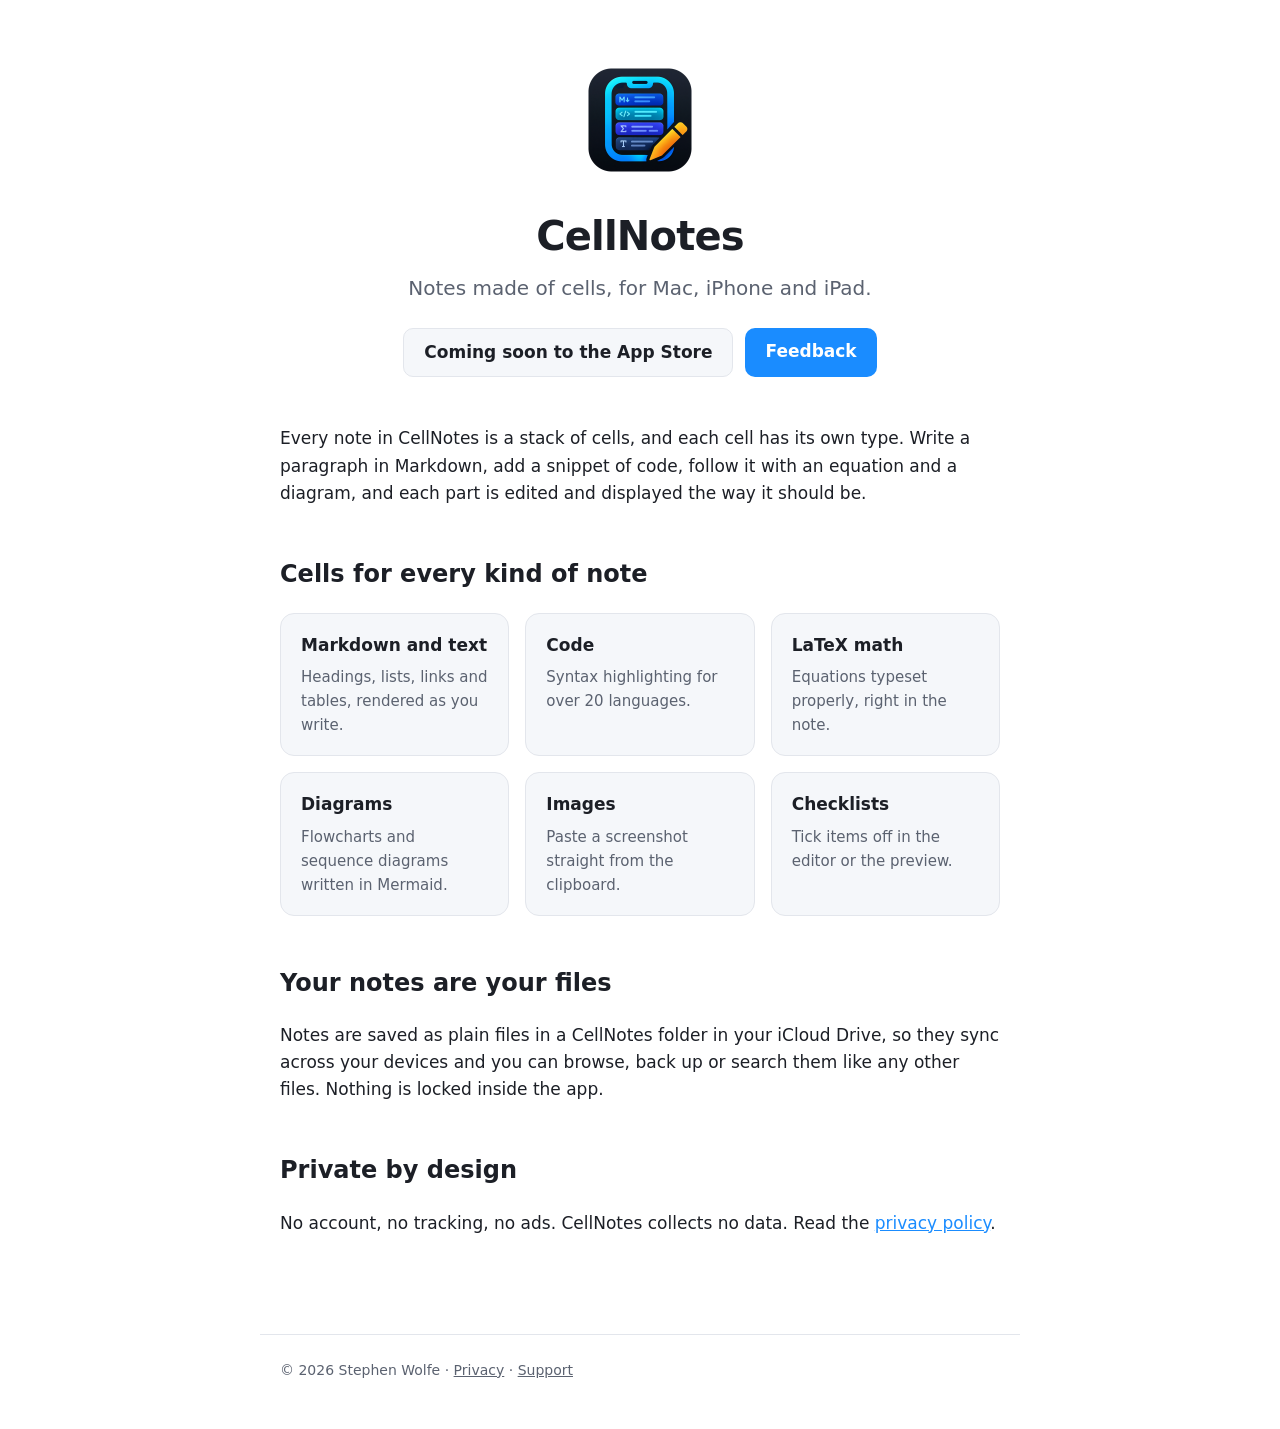
==== site/index.html @ 2aaa0e9f "Add privacy policy" ====
<!doctype html>
<html lang="en">
<head>
  <meta charset="utf-8">
  <meta name="viewport" content="width=device-width, initial-scale=1">
  <title>CellNotes: notes made of cells</title>
  <meta name="description" content="CellNotes is a note app for Mac, iPhone and iPad where every note is a stack of cells: Markdown, code, LaTeX math, diagrams, images and checklists.">
  <link rel="icon" href="icon.png">
  <link rel="apple-touch-icon" href="icon.png">
  <link rel="stylesheet" href="style.css">
</head>
<body>
<main>
  <header class="hero">
    <img src="icon.png" alt="CellNotes icon">
    <h1>CellNotes</h1>
    <p>Notes made of cells, for Mac, iPhone and iPad.</p>
    <div class="buttons">
      <span class="button secondary">Coming soon to the App Store</span>
      <a class="button" href="https://github.com/stephenwolfe1/cellnotes/issues">Feedback</a>
    </div>
  </header>

  <p>Every note in CellNotes is a stack of cells, and each cell has its own type. Write a paragraph in Markdown, add a snippet of code, follow it with an equation and a diagram, and each part is edited and displayed the way it should be.</p>

  <h2>Cells for every kind of note</h2>
  <div class="grid">
    <div class="card"><h3>Markdown and text</h3><p>Headings, lists, links and tables, rendered as you write.</p></div>
    <div class="card"><h3>Code</h3><p>Syntax highlighting for over 20 languages.</p></div>
    <div class="card"><h3>LaTeX math</h3><p>Equations typeset properly, right in the note.</p></div>
    <div class="card"><h3>Diagrams</h3><p>Flowcharts and sequence diagrams written in Mermaid.</p></div>
    <div class="card"><h3>Images</h3><p>Paste a screenshot straight from the clipboard.</p></div>
    <div class="card"><h3>Checklists</h3><p>Tick items off in the editor or the preview.</p></div>
  </div>

  <h2>Your notes are your files</h2>
  <p>Notes are saved as plain files in a CellNotes folder in your iCloud Drive, so they sync across your devices and you can browse, back up or search them like any other files. Nothing is locked inside the app.</p>

  <h2>Private by design</h2>
  <p>No account, no tracking, no ads. CellNotes collects no data. Read the <a href="privacy">privacy policy</a>.</p>
</main>
<footer>
  &copy; 2026 Stephen Wolfe &middot; <a href="privacy">Privacy</a> &middot; <a href="https://github.com/stephenwolfe1/cellnotes/issues">Support</a>
</footer>
</body>
</html>
---- site/style.css ----
:root {
  color-scheme: light dark;
  --bg: #ffffff;
  --fg: #1c1f26;
  --muted: #5b6270;
  --line: #e3e6ec;
  --card: #f5f7fa;
  --accent: #1a8cff;
}
@media (prefers-color-scheme: dark) {
  :root {
    --bg: #0d1118;
    --fg: #e8ebf1;
    --muted: #9aa3b2;
    --line: #232a36;
    --card: #151b25;
    --accent: #3fb3ff;
  }
}
* { box-sizing: border-box; }
body {
  margin: 0;
  background: var(--bg);
  color: var(--fg);
  font: 17px/1.6 -apple-system, BlinkMacSystemFont, "Segoe UI", system-ui, sans-serif;
}
main { max-width: 760px; margin: 0 auto; padding: 56px 20px 80px; }
a { color: var(--accent); }
header.hero { text-align: center; margin-bottom: 48px; }
header.hero img { width: 128px; height: 128px; }
header.hero h1 { font-size: 40px; margin: 12px 0 4px; letter-spacing: -0.02em; }
header.hero p { color: var(--muted); font-size: 20px; margin: 0; }
.buttons { margin-top: 24px; display: flex; gap: 12px; justify-content: center; flex-wrap: wrap; }
.button {
  display: inline-block; padding: 10px 20px; border-radius: 10px;
  background: var(--accent); color: #fff; text-decoration: none; font-weight: 600;
}
.button.secondary { background: var(--card); color: var(--fg); border: 1px solid var(--line); }
.grid { display: grid; grid-template-columns: repeat(auto-fit, minmax(220px, 1fr)); gap: 16px; }
.card { background: var(--card); border: 1px solid var(--line); border-radius: 14px; padding: 18px 20px; }
.card h3 { margin: 0 0 6px; font-size: 17px; }
.card p { margin: 0; color: var(--muted); font-size: 15px; }
h2 { margin-top: 48px; font-size: 24px; }
.prose h1 { font-size: 32px; margin-bottom: 0; }
.prose em:first-of-type { color: var(--muted); }
footer { max-width: 760px; margin: 0 auto; padding: 24px 20px 48px; color: var(--muted); font-size: 14px; border-top: 1px solid var(--line); }
footer a { color: inherit; }
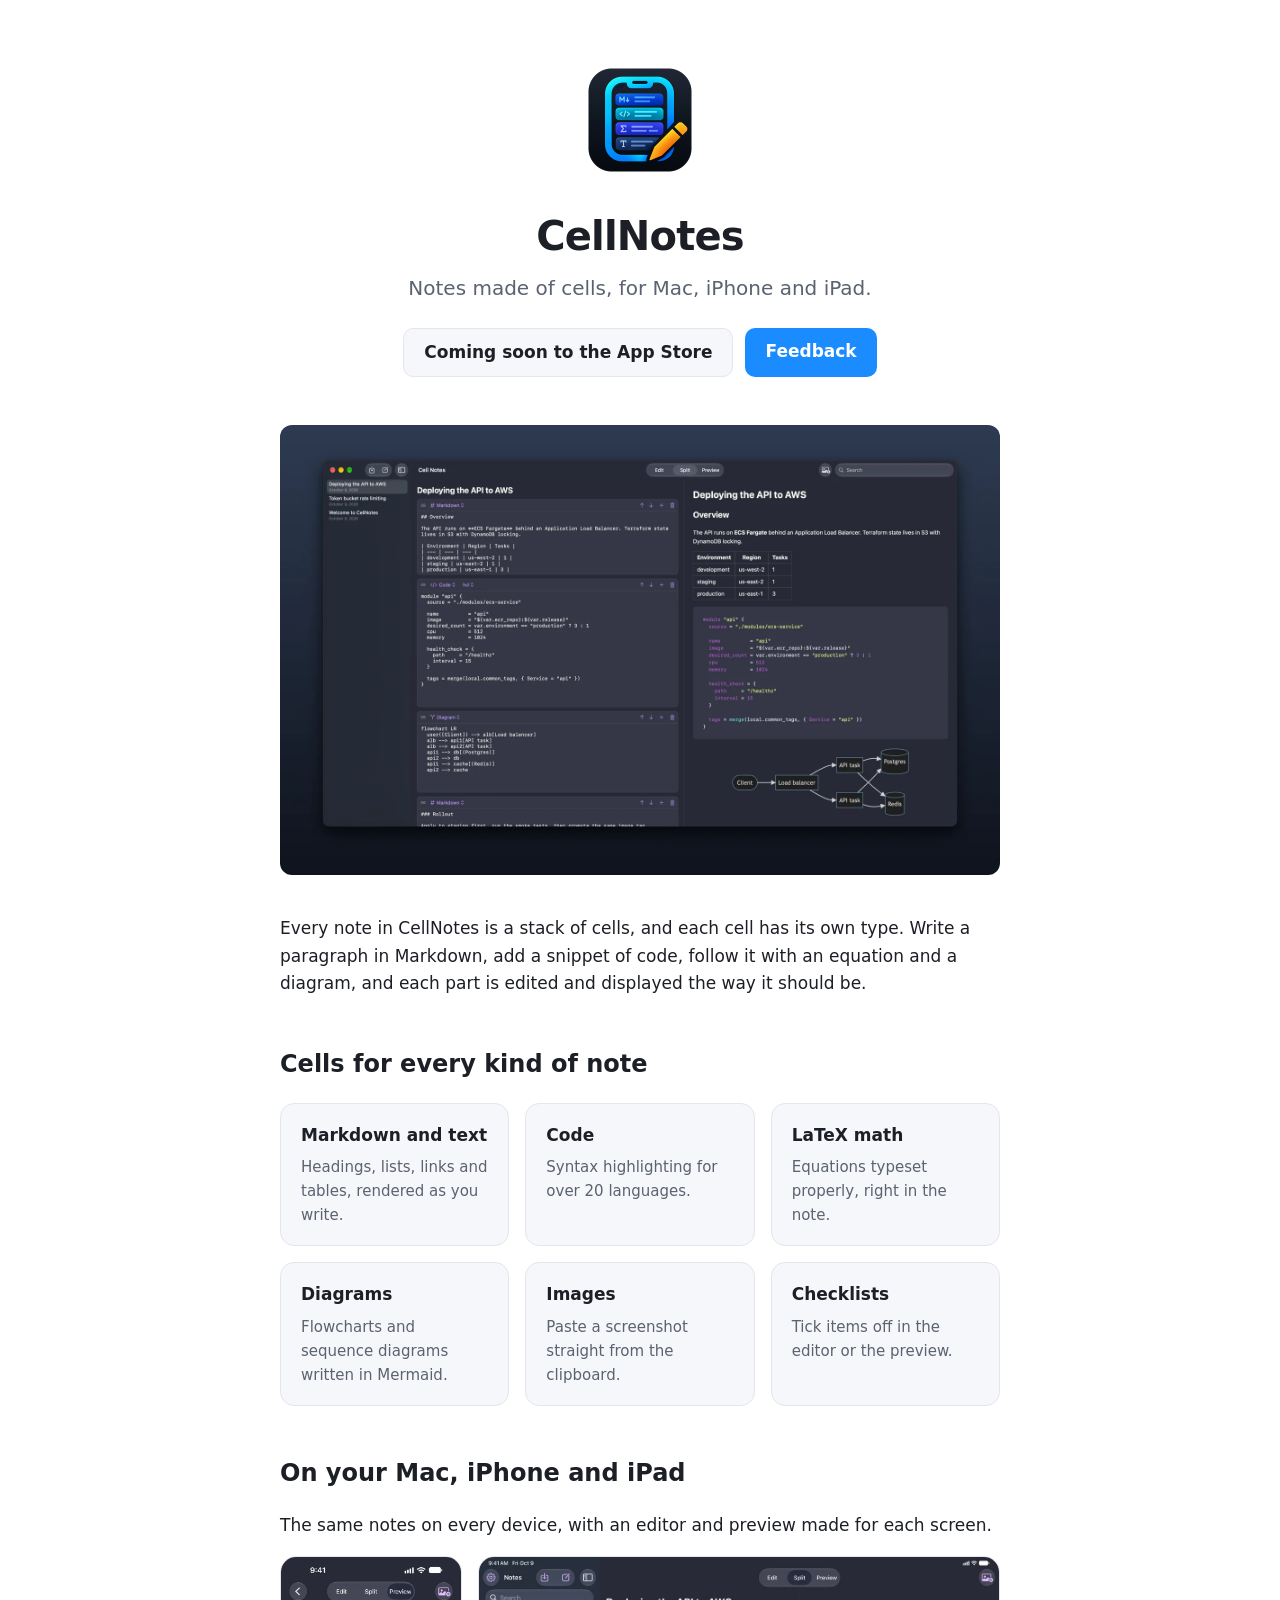
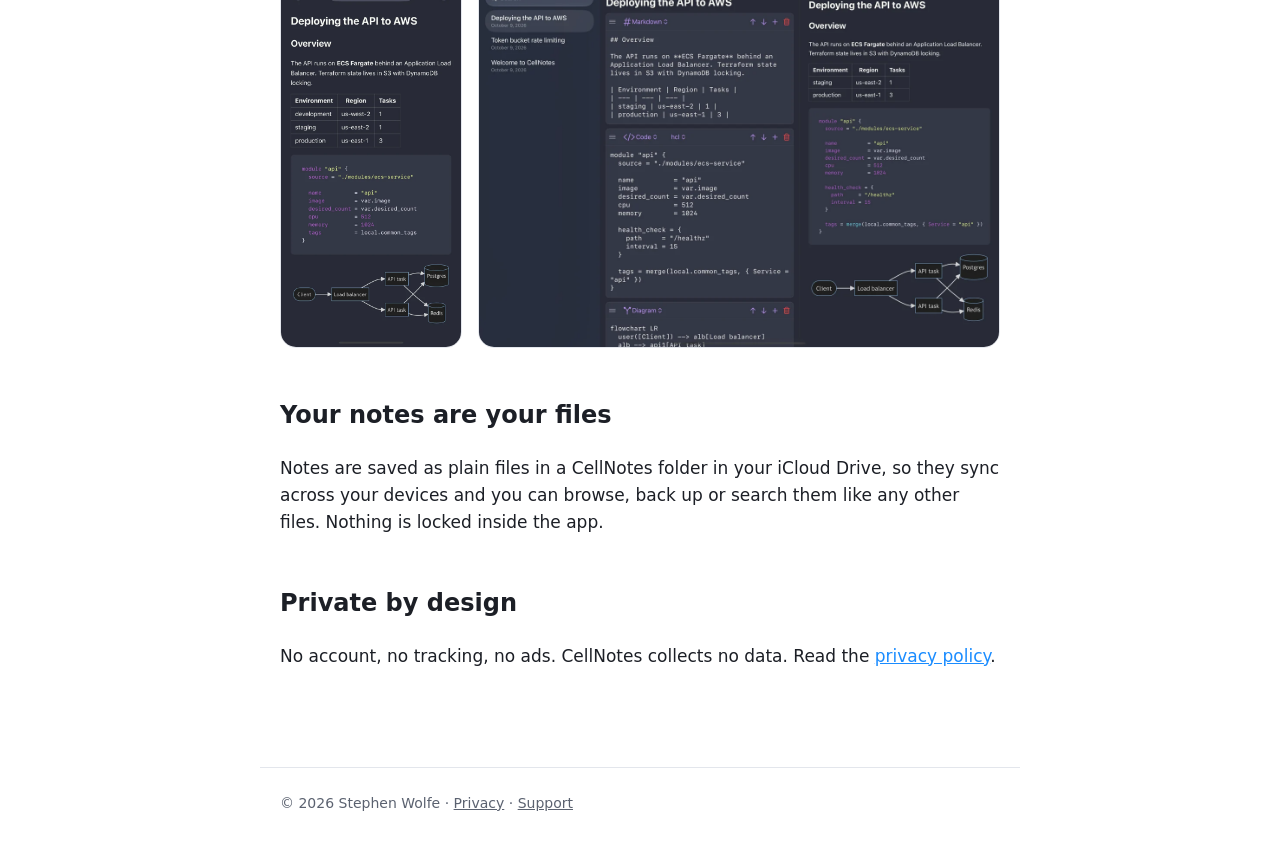
==== commit ae909f6d: "Add screenshots to README and website" ====
--- a/site/index.html
+++ b/site/index.html
@@ -21,6 +21,10 @@
     </div>
   </header>
 
+  <figure class="shot">
+    <img src="screenshots/mac.webp" width="1600" height="1000" alt="CellNotes on a Mac in Split view: Markdown, Terraform code and a diagram on the left, rendered on the right">
+  </figure>
+
   <p>Every note in CellNotes is a stack of cells, and each cell has its own type. Write a paragraph in Markdown, add a snippet of code, follow it with an equation and a diagram, and each part is edited and displayed the way it should be.</p>
 
   <h2>Cells for every kind of note</h2>
@@ -31,6 +35,13 @@
     <div class="card"><h3>Diagrams</h3><p>Flowcharts and sequence diagrams written in Mermaid.</p></div>
     <div class="card"><h3>Images</h3><p>Paste a screenshot straight from the clipboard.</p></div>
     <div class="card"><h3>Checklists</h3><p>Tick items off in the editor or the preview.</p></div>
+  </div>
+
+  <h2>On your Mac, iPhone and iPad</h2>
+  <p>The same notes on every device, with an editor and preview made for each screen.</p>
+  <div class="devices">
+    <img class="phone" src="screenshots/iphone.webp" width="600" height="1304" loading="lazy" alt="CellNotes on iPhone, previewing a note with a table, code and a diagram">
+    <img class="tablet" src="screenshots/ipad.webp" width="1200" height="900" loading="lazy" alt="CellNotes on iPad in Split view">
   </div>
 
   <h2>Your notes are your files</h2>
--- a/site/style.css
+++ b/site/style.css
@@ -45,3 +45,15 @@
 .prose em:first-of-type { color: var(--muted); }
 footer { max-width: 760px; margin: 0 auto; padding: 24px 20px 48px; color: var(--muted); font-size: 14px; border-top: 1px solid var(--line); }
 footer a { color: inherit; }
+.shot { margin: 0 0 40px; }
+.shot img { display: block; width: 100%; height: auto; border-radius: 12px; }
+/* Phone and tablet side by side at the same height (flex grows by each image's width/height ratio). */
+.devices { display: flex; gap: 16px; align-items: flex-start; }
+.devices img { display: block; min-width: 0; height: auto; border-radius: 16px; border: 1px solid var(--line); }
+.devices .phone { flex: 0.46; }
+.devices .tablet { flex: 1.333; }
+@media (max-width: 560px) {
+  .devices { flex-direction: column; align-items: center; }
+  .devices .phone { flex: none; width: 62%; }
+  .devices .tablet { flex: none; width: 100%; }
+}
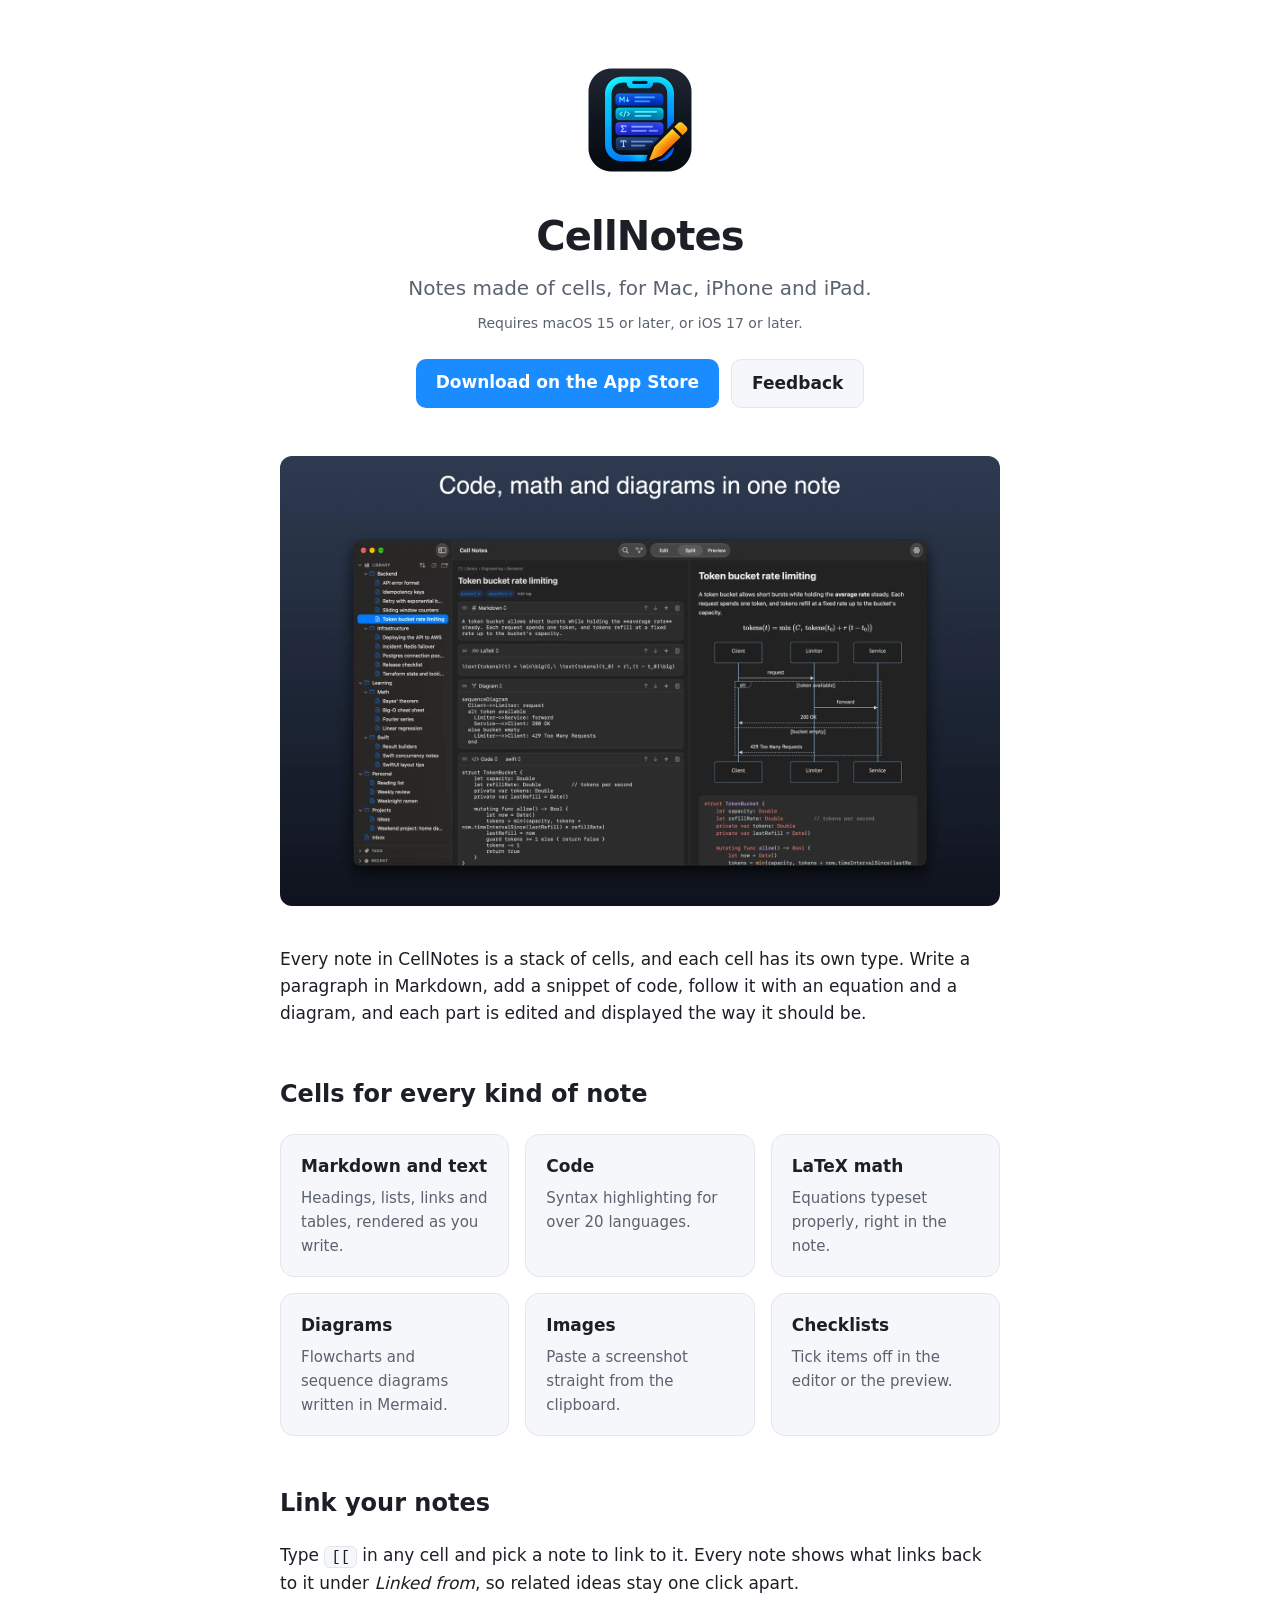
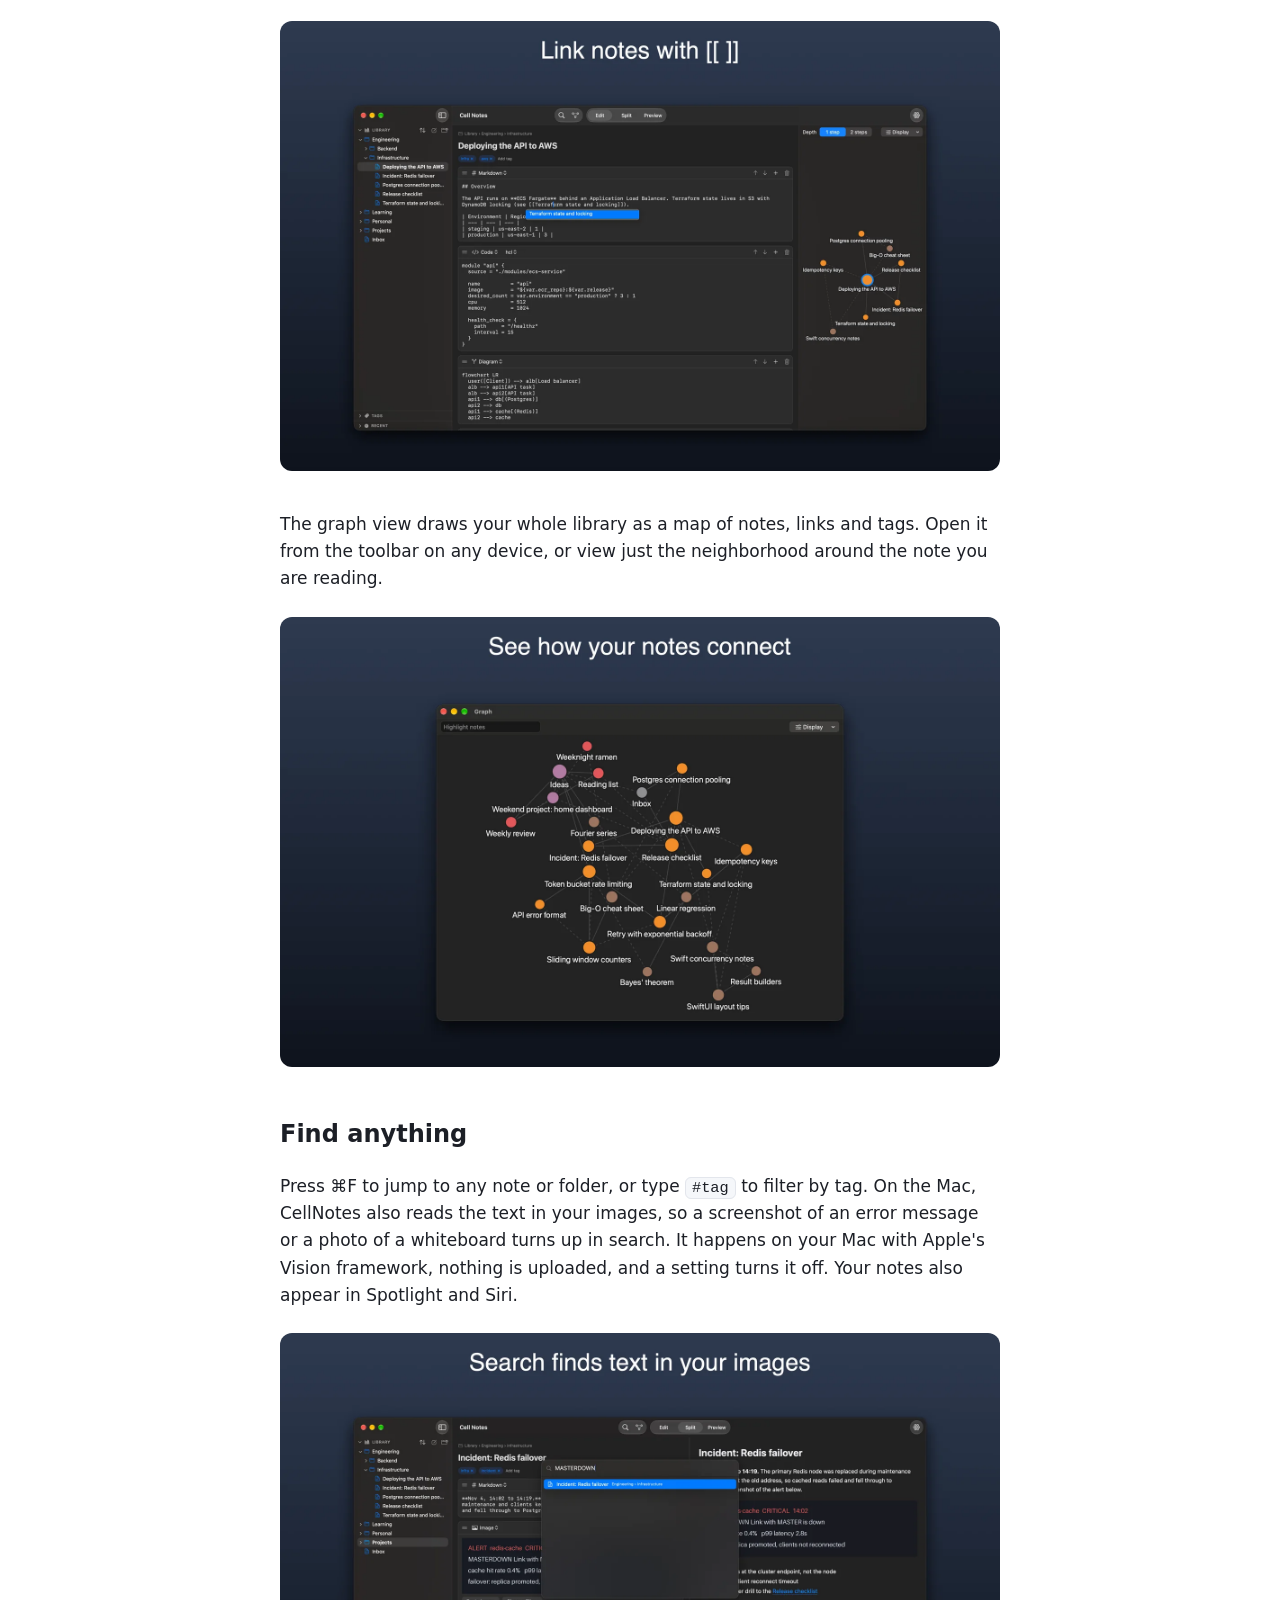
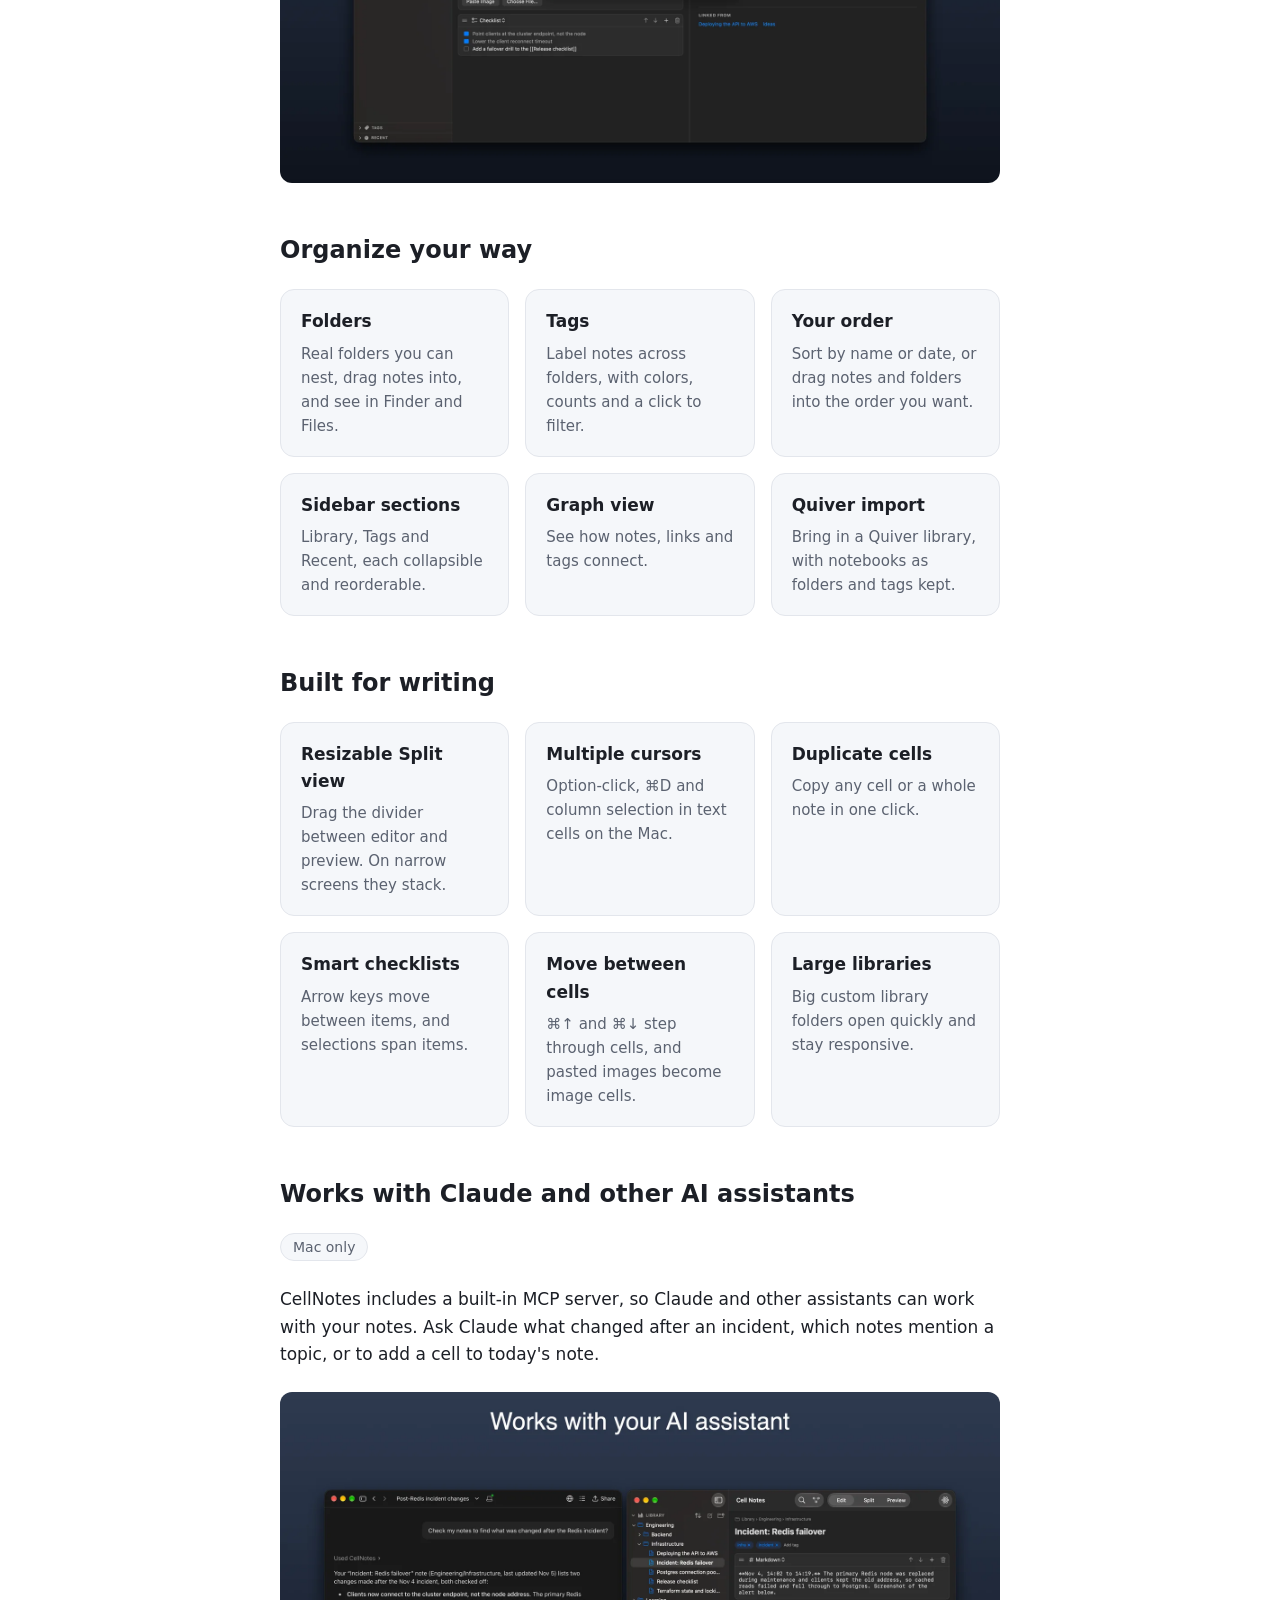
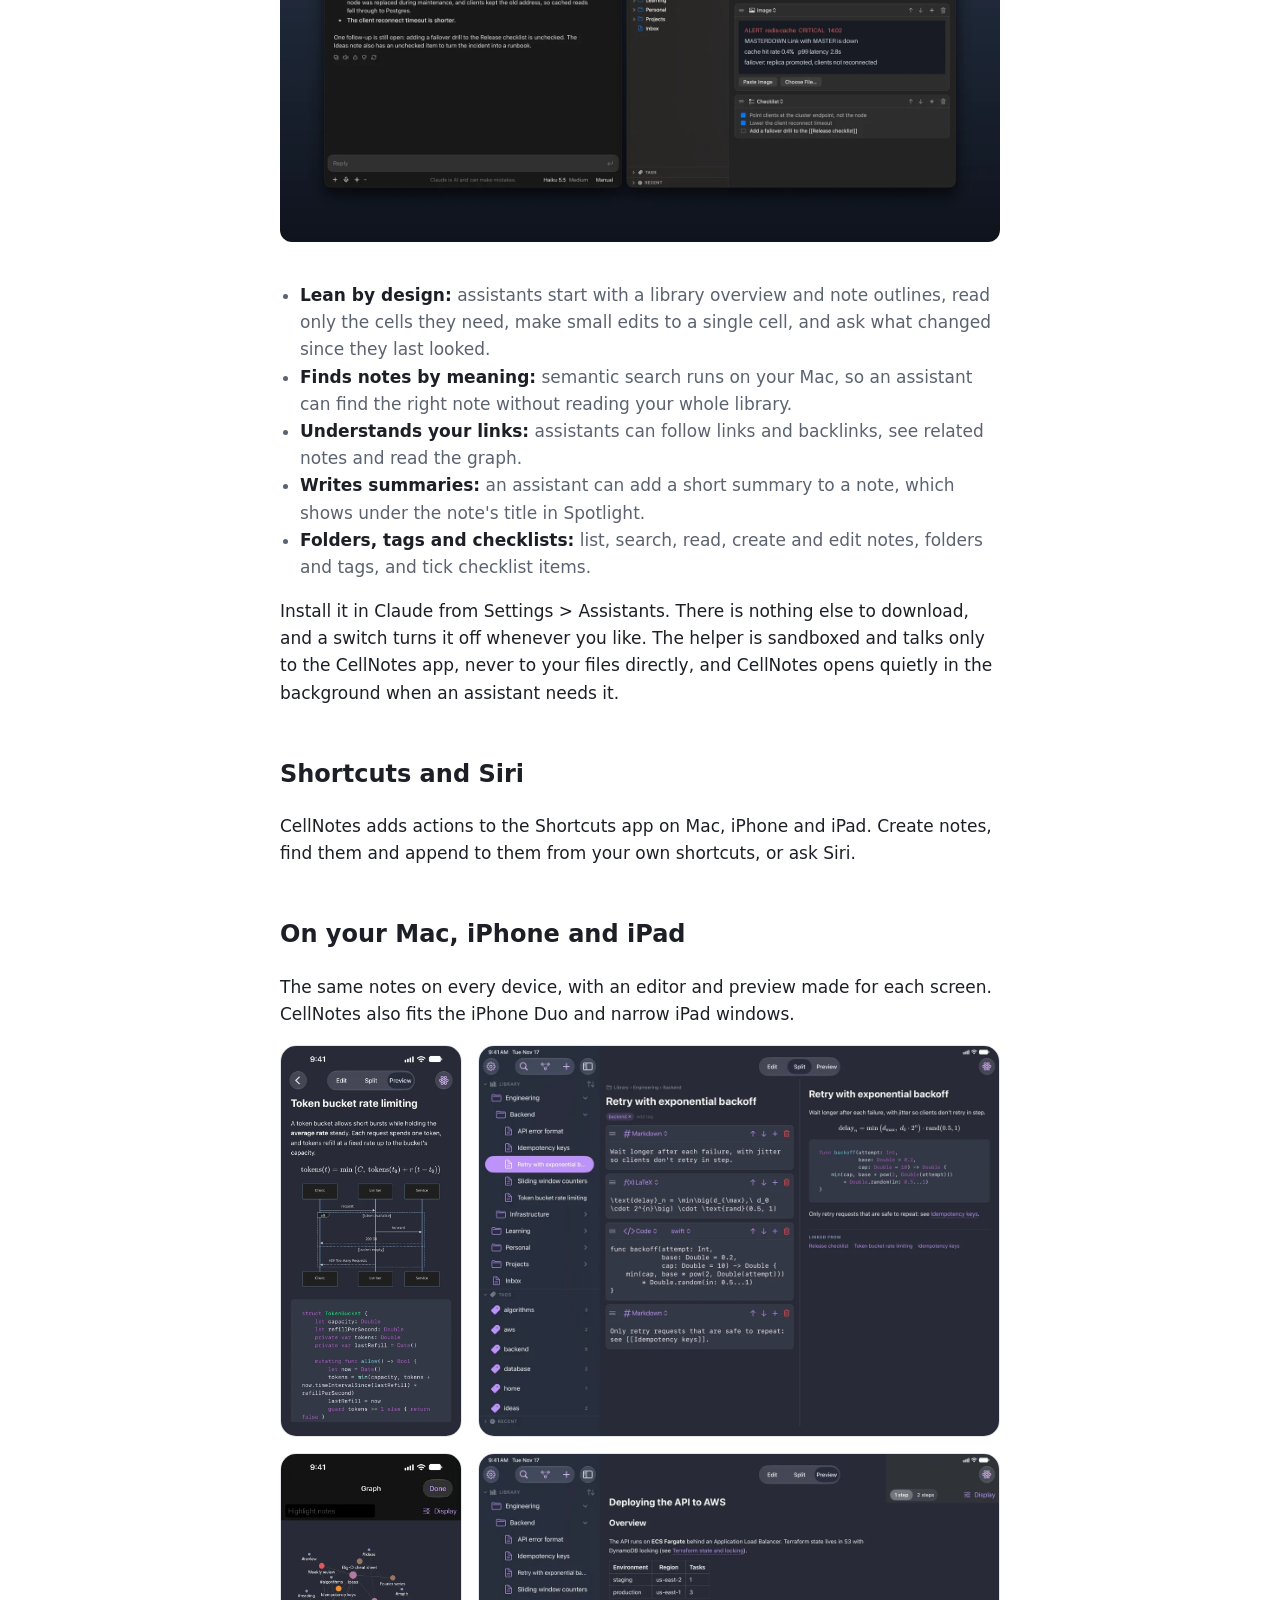
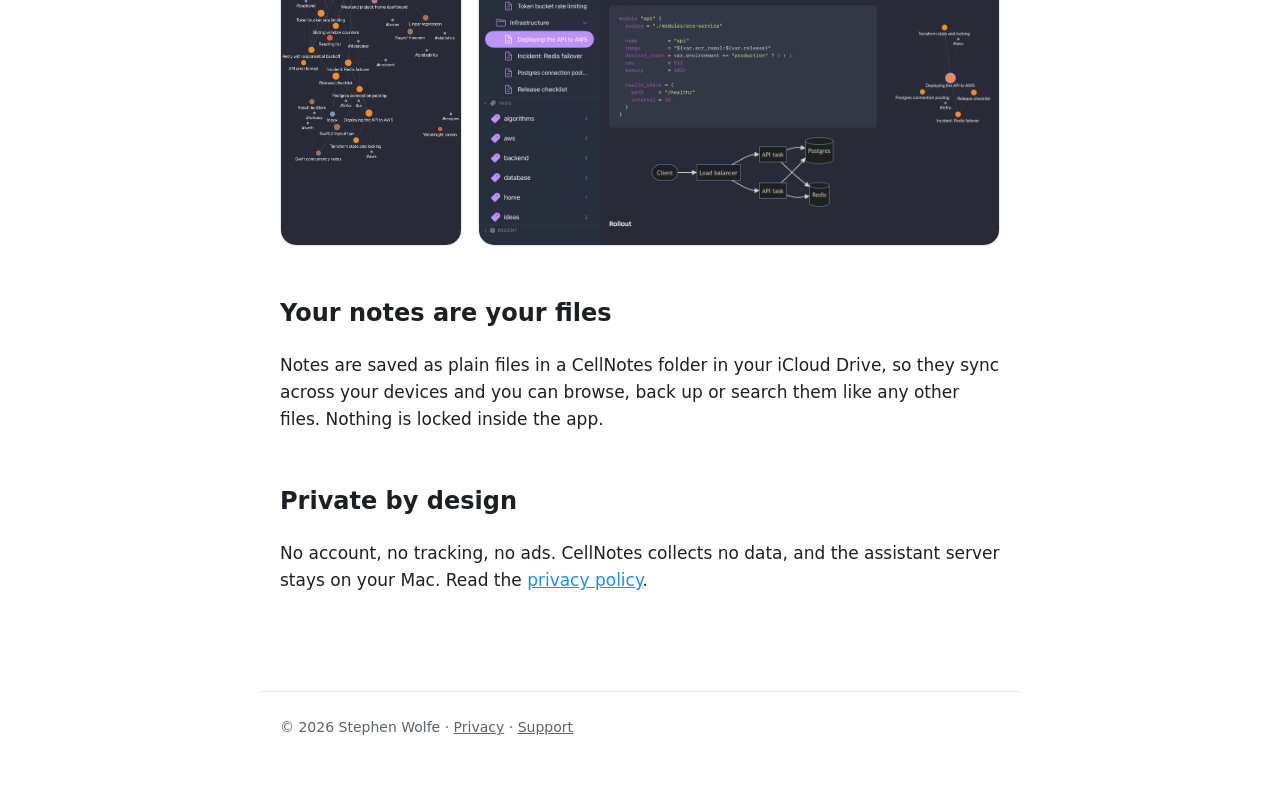
==== commit eb92e459: "feat: update site and README for 1.3 Link notes, graph, image search, assistants and Shortcuts secti" ====
--- a/site/index.html
+++ b/site/index.html
@@ -4,7 +4,7 @@
   <meta charset="utf-8">
   <meta name="viewport" content="width=device-width, initial-scale=1">
   <title>CellNotes: notes made of cells</title>
-  <meta name="description" content="CellNotes is a note app for Mac, iPhone and iPad where every note is a stack of cells: Markdown, code, LaTeX math, diagrams, images and checklists.">
+  <meta name="description" content="CellNotes is a note app for Mac, iPhone and iPad where every note is a stack of cells: Markdown, code, LaTeX math, diagrams, images and checklists. Link notes, search inside images, organize with folders and tags, and let Claude read and write your notes.">
   <link rel="icon" href="icon.png">
   <link rel="apple-touch-icon" href="icon.png">
   <link rel="stylesheet" href="style.css">
@@ -15,14 +15,15 @@
     <img src="icon.png" alt="CellNotes icon">
     <h1>CellNotes</h1>
     <p>Notes made of cells, for Mac, iPhone and iPad.</p>
+    <p class="req">Requires macOS 15 or later, or iOS 17 or later.</p>
     <div class="buttons">
-      <span class="button secondary">Coming soon to the App Store</span>
-      <a class="button" href="https://github.com/stephenwolfe1/cellnotes/issues">Feedback</a>
+      <a class="button" href="https://apps.apple.com/us/app/cellnotes-app/id6820747798">Download on the App Store</a>
+      <a class="button secondary" href="https://github.com/stephenwolfe1/cellnotes/issues">Feedback</a>
     </div>
   </header>
 
   <figure class="shot">
-    <img src="screenshots/mac.webp" width="1600" height="1000" alt="CellNotes on a Mac in Split view: Markdown, Terraform code and a diagram on the left, rendered on the right">
+    <img src="screenshots/mac-cells.webp" width="1600" height="1000" alt="CellNotes on a Mac in Split view: a Markdown cell, LaTeX equation, sequence diagram and Swift code on the left, rendered on the right, with a folder tree in the sidebar">
   </figure>
 
   <p>Every note in CellNotes is a stack of cells, and each cell has its own type. Write a paragraph in Markdown, add a snippet of code, follow it with an equation and a diagram, and each part is edited and displayed the way it should be.</p>
@@ -37,18 +38,76 @@
     <div class="card"><h3>Checklists</h3><p>Tick items off in the editor or the preview.</p></div>
   </div>
 
+  <h2>Link your notes</h2>
+  <p>Type <code>[[</code> in any cell and pick a note to link to it. Every note shows what links back to it under <em>Linked from</em>, so related ideas stay one click apart.</p>
+  <figure class="shot">
+    <img src="screenshots/mac-links.webp" width="1600" height="1000" loading="lazy" alt="Typing [[ in a CellNotes cell opens a list of notes to link to, with a small graph of the note's neighbors on the right">
+  </figure>
+  <p>The graph view draws your whole library as a map of notes, links and tags. Open it from the toolbar on any device, or view just the neighborhood around the note you are reading.</p>
+  <figure class="shot">
+    <img src="screenshots/mac-graph.webp" width="1600" height="1000" loading="lazy" alt="CellNotes graph window showing notes as colored dots connected by links">
+  </figure>
+
+  <h2>Find anything</h2>
+  <p>Press &#8984;F to jump to any note or folder, or type <code>#tag</code> to filter by tag. On the Mac, CellNotes also reads the text in your images, so a screenshot of an error message or a photo of a whiteboard turns up in search. It happens on your Mac with Apple's Vision framework, nothing is uploaded, and a setting turns it off. Your notes also appear in Spotlight and Siri.</p>
+  <figure class="shot">
+    <img src="screenshots/mac-image-search.webp" width="1600" height="1000" loading="lazy" alt="Searching CellNotes for a word that appears only inside a screenshot finds the note that contains it">
+  </figure>
+
+  <h2>Organize your way</h2>
+  <div class="grid">
+    <div class="card"><h3>Folders</h3><p>Real folders you can nest, drag notes into, and see in Finder and Files.</p></div>
+    <div class="card"><h3>Tags</h3><p>Label notes across folders, with colors, counts and a click to filter.</p></div>
+    <div class="card"><h3>Your order</h3><p>Sort by name or date, or drag notes and folders into the order you want.</p></div>
+    <div class="card"><h3>Sidebar sections</h3><p>Library, Tags and Recent, each collapsible and reorderable.</p></div>
+    <div class="card"><h3>Graph view</h3><p>See how notes, links and tags connect.</p></div>
+    <div class="card"><h3>Quiver import</h3><p>Bring in a Quiver library, with notebooks as folders and tags kept.</p></div>
+  </div>
+
+  <h2>Built for writing</h2>
+  <div class="grid">
+    <div class="card"><h3>Resizable Split view</h3><p>Drag the divider between editor and preview. On narrow screens they stack.</p></div>
+    <div class="card"><h3>Multiple cursors</h3><p>Option-click, &#8984;D and column selection in text cells on the Mac.</p></div>
+    <div class="card"><h3>Duplicate cells</h3><p>Copy any cell or a whole note in one click.</p></div>
+    <div class="card"><h3>Smart checklists</h3><p>Arrow keys move between items, and selections span items.</p></div>
+    <div class="card"><h3>Move between cells</h3><p>&#8984;&#8593; and &#8984;&#8595; step through cells, and pasted images become image cells.</p></div>
+    <div class="card"><h3>Large libraries</h3><p>Big custom library folders open quickly and stay responsive.</p></div>
+  </div>
+
+  <h2>Works with Claude and other AI assistants</h2>
+  <p class="badge">Mac only</p>
+  <p>CellNotes includes a built-in MCP server, so Claude and other assistants can work with your notes. Ask Claude what changed after an incident, which notes mention a topic, or to add a cell to today's note.</p>
+  <figure class="shot">
+    <img src="screenshots/mac-assistant.webp" width="1600" height="1000" loading="lazy" alt="Claude answering a question about a Redis incident by reading the matching note in CellNotes, shown next to the note">
+  </figure>
+  <ul class="next">
+    <li><strong>Lean by design:</strong> assistants start with a library overview and note outlines, read only the cells they need, make small edits to a single cell, and ask what changed since they last looked.</li>
+    <li><strong>Finds notes by meaning:</strong> semantic search runs on your Mac, so an assistant can find the right note without reading your whole library.</li>
+    <li><strong>Understands your links:</strong> assistants can follow links and backlinks, see related notes and read the graph.</li>
+    <li><strong>Writes summaries:</strong> an assistant can add a short summary to a note, which shows under the note's title in Spotlight.</li>
+    <li><strong>Folders, tags and checklists:</strong> list, search, read, create and edit notes, folders and tags, and tick checklist items.</li>
+  </ul>
+  <p>Install it in Claude from Settings &gt; Assistants. There is nothing else to download, and a switch turns it off whenever you like. The helper is sandboxed and talks only to the CellNotes app, never to your files directly, and CellNotes opens quietly in the background when an assistant needs it.</p>
+
+  <h2>Shortcuts and Siri</h2>
+  <p>CellNotes adds actions to the Shortcuts app on Mac, iPhone and iPad. Create notes, find them and append to them from your own shortcuts, or ask Siri.</p>
+
   <h2>On your Mac, iPhone and iPad</h2>
-  <p>The same notes on every device, with an editor and preview made for each screen.</p>
+  <p>The same notes on every device, with an editor and preview made for each screen. CellNotes also fits the iPhone Duo and narrow iPad windows.</p>
   <div class="devices">
-    <img class="phone" src="screenshots/iphone.webp" width="600" height="1304" loading="lazy" alt="CellNotes on iPhone, previewing a note with a table, code and a diagram">
-    <img class="tablet" src="screenshots/ipad.webp" width="1200" height="900" loading="lazy" alt="CellNotes on iPad in Split view">
+    <img class="phone" src="screenshots/iphone-preview.webp" width="600" height="1304" loading="lazy" alt="CellNotes on iPhone, previewing a note with an equation, a sequence diagram and code">
+    <img class="tablet" src="screenshots/ipad-split.webp" width="1200" height="900" loading="lazy" alt="CellNotes on iPad in Split view, with folders and tags in the sidebar and a note with linked notes below">
+  </div>
+  <div class="devices">
+    <img class="phone" src="screenshots/iphone-graph.webp" width="600" height="1304" loading="lazy" alt="The CellNotes graph on iPhone">
+    <img class="tablet" src="screenshots/ipad-links.webp" width="1200" height="900" loading="lazy" alt="CellNotes on iPad previewing a note with a link, a table, code and a diagram, with a small graph of linked notes on the right">
   </div>
 
   <h2>Your notes are your files</h2>
   <p>Notes are saved as plain files in a CellNotes folder in your iCloud Drive, so they sync across your devices and you can browse, back up or search them like any other files. Nothing is locked inside the app.</p>
 
   <h2>Private by design</h2>
-  <p>No account, no tracking, no ads. CellNotes collects no data. Read the <a href="privacy">privacy policy</a>.</p>
+  <p>No account, no tracking, no ads. CellNotes collects no data, and the assistant server stays on your Mac. Read the <a href="privacy">privacy policy</a>.</p>
 </main>
 <footer>
   &copy; 2026 Stephen Wolfe &middot; <a href="privacy">Privacy</a> &middot; <a href="https://github.com/stephenwolfe1/cellnotes/issues">Support</a>
--- a/site/style.css
+++ b/site/style.css
@@ -30,6 +30,7 @@
 header.hero img { width: 128px; height: 128px; }
 header.hero h1 { font-size: 40px; margin: 12px 0 4px; letter-spacing: -0.02em; }
 header.hero p { color: var(--muted); font-size: 20px; margin: 0; }
+header.hero p.req { font-size: 14px; margin-top: 8px; }
 .buttons { margin-top: 24px; display: flex; gap: 12px; justify-content: center; flex-wrap: wrap; }
 .button {
   display: inline-block; padding: 10px 20px; border-radius: 10px;
@@ -57,3 +58,12 @@
   .devices .phone { flex: none; width: 62%; }
   .devices .tablet { flex: none; width: 100%; }
 }
+
+.badge { display: inline-block; background: var(--card); border: 1px solid var(--line); color: var(--muted); border-radius: 999px; padding: 2px 12px; font-size: 14px; margin: 0 0 8px; }
+h3 { margin-top: 28px; }
+ul.next { padding-left: 20px; color: var(--muted); }
+ul.next strong { color: var(--fg); }
+
+code { background: var(--card); border: 1px solid var(--line); border-radius: 6px; padding: 1px 6px; font-size: 0.9em; }
+.shot + p, p + .shot { margin-top: 24px; }
+.devices + .devices { margin-top: 16px; }
